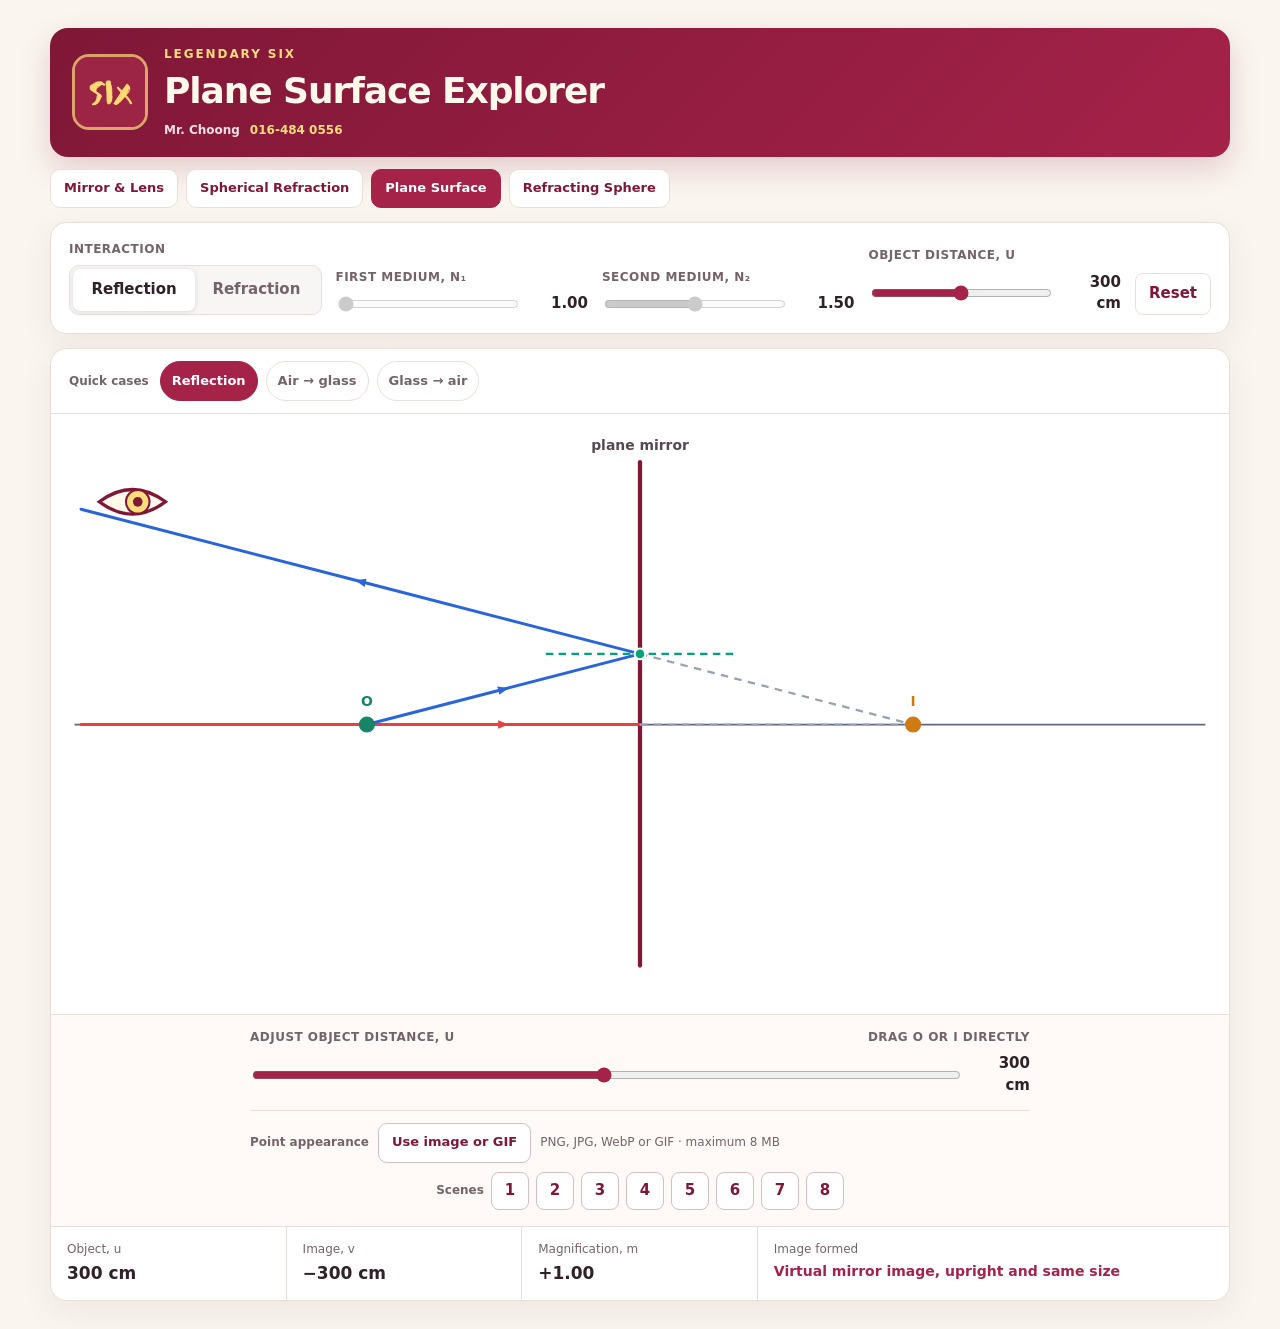
==== plane-surface.html @ 14c92a90 "Add plane surface and refracting sphere explorers" ====
<!doctype html><html lang="en"><head><meta charset="utf-8"><meta name="viewport" content="width=device-width,initial-scale=1"><title>Plane Surface Explorer | Legendary Six</title><link rel="stylesheet" href="explorer-shared.css"></head><body><main class="app">
<header><div class="brand-lockup"><img class="brand-logo" src="assets/legendary-six-logo.jpg" alt="Legendary Six logo"><div><span class="brand-name">Legendary Six</span><h1>Plane Surface Explorer</h1><div class="brand-contact"><span>Mr. Choong</span><span class="phone">016-484 0556</span></div></div></div></header>
<nav class="site-nav" aria-label="Simulation pages"><a href="index.html">Mirror &amp; Lens</a><a href="spherical-refraction.html">Spherical Refraction</a><a class="active" href="plane-surface.html">Plane Surface</a><a href="refracting-sphere.html">Refracting Sphere</a></nav>
<section class="controls card"><div class="field"><span class="field-label">Interaction</span><div class="segmented" id="modeControl"><button class="active" data-value="reflection">Reflection</button><button data-value="refraction">Refraction</button></div></div><div class="field"><label for="n1">First medium, n₁</label><div class="range-row"><input id="n1" type="range" min="1" max="2" step=".05" value="1"><output id="n1Output">1.00</output></div></div><div class="field"><label for="n2">Second medium, n₂</label><div class="range-row"><input id="n2" type="range" min="1" max="2" step=".05" value="1.5"><output id="n2Output">1.50</output></div></div><div class="field"><label for="uTop">Object distance, u</label><div class="range-row"><input id="uTop" type="range" min="5" max="600" step="1" value="300"><output id="uTopOutput">300 cm</output></div></div><button class="reset" id="reset">Reset</button></section>
<section class="card"><div class="cases" id="caseControl"><span>Quick cases</span><button class="case-button active" data-case="reflection">Reflection</button><button class="case-button" data-case="air-glass">Air → glass</button><button class="case-button" data-case="glass-air">Glass → air</button></div><div class="diagram-wrap"><svg id="diagram" viewBox="0 0 1100 560" role="img" aria-label="Reflection or refraction at a plane surface"></svg><div class="media-layer" aria-hidden="true"><img id="objectMedia" class="diagram-media" alt=""><img id="imageMedia" class="diagram-media" alt=""></div></div><div class="diagram-control"><label for="objectDistance"><span>Adjust object distance, u</span><span>Drag O or I directly</span></label><div class="range-row"><input id="objectDistance" type="range" min="5" max="600" step="1" value="300"><output id="uOutput">300 cm</output></div><div class="image-upload"><span class="image-upload-title">Point appearance</span><label class="upload-button">Use image or GIF<input id="objectImageUpload" type="file" accept="image/png,image/jpeg,image/webp,image/gif"></label><button class="use-point-button" id="removeObjectImage" type="button" hidden>Use points</button><span class="upload-status" id="uploadStatus">PNG, JPG, WebP or GIF · maximum 8 MB</span><div class="scene-picker" id="builtInScenes"><span>Scenes</span><button class="scene-button" data-scene="1">1</button><button class="scene-button" data-scene="2">2</button><button class="scene-button" data-scene="3">3</button><button class="scene-button" data-scene="4">4</button><button class="scene-button" data-scene="5">5</button><button class="scene-button" data-scene="6">6</button><button class="scene-button" data-scene="7">7</button><button class="scene-button" data-scene="8">8</button></div></div></div><div class="readout"><div class="datum"><span>Object, u</span><strong id="uValue">300 cm</strong></div><div class="datum"><span>Image, v</span><strong id="vValue">−300 cm</strong></div><div class="datum"><span>Magnification, m</span><strong id="mValue">+1.00</strong></div><div class="datum description"><span>Image formed</span><strong id="description">Virtual, upright and same size</strong></div></div></section></main>
<script src="scene-media.js"></script><script>
const W=1100,H=560,axisY=290,surfaceX=550,scale=.85,left=28,right=W-28,svg=document.getElementById('diagram'),$=id=>document.getElementById(id);const state={mode:'reflection',n1:1,n2:1.5,u:300};let dragging=null,media;
function values(){const v=state.mode==='reflection'?-state.u:-(state.n2/state.n1)*state.u;return{v,m:1,imageX:state.mode==='reflection'?surfaceX-v*scale:surfaceX+v*scale}}
function el(name,a={},t=''){const n=document.createElementNS('http://www.w3.org/2000/svg',name);Object.entries(a).forEach(([k,v])=>n.setAttribute(k,v));if(t)n.textContent=t;svg.appendChild(n);return n}function line(x1,y1,x2,y2,c,marker=''){if(![x1,y1,x2,y2].every(Number.isFinite))return;if(marker)el('polyline',{points:`${x1},${y1} ${(x1+x2)/2},${(y1+y2)/2} ${x2},${y2}`,class:c,'marker-mid':`url(#${marker})`});else el('line',{x1,y1,x2,y2,class:c})}function clip(x,y,dx,dy){const ts=[];if(dx>0)ts.push((right-x)/dx);if(dx<0)ts.push((left-x)/dx);if(dy>0)ts.push((H-24-y)/dy);if(dy<0)ts.push((24-y)/dy);const t=Math.min(...ts.filter(v=>v>0));return[x+dx*t,y+dy*t]}
function defs(){const d=el('defs');for(const[id,color]of[['redArrow','#e34343'],['blueArrow','#2864dc']]){const m=document.createElementNS('http://www.w3.org/2000/svg','marker');Object.entries({id,viewBox:'0 0 10 8',refX:5,refY:4,markerWidth:10,markerHeight:8,markerUnits:'userSpaceOnUse',orient:'auto'}).forEach(([k,v])=>m.setAttribute(k,v));const p=document.createElementNS('http://www.w3.org/2000/svg','path');p.setAttribute('d','M0 0 L10 4 L0 8 Z');p.setAttribute('fill',color);m.appendChild(p);d.appendChild(m)}}
function eye(side){const x=side==='right'?right-48:left+48,g=el('g',{transform:`translate(${x} 82) scale(${side==='right'?1:-1} 1)`});const p=document.createElementNS('http://www.w3.org/2000/svg','path');p.setAttribute('d','M-31 0Q0-23 31 0Q0 23-31 0Z');p.setAttribute('class','eye-outline');g.appendChild(p);for(const[r,c]of[[11,'eye-iris'],[4.5,'eye-pupil']]){const q=document.createElementNS('http://www.w3.org/2000/svg','circle');q.setAttribute('cx','-5');q.setAttribute('r',r);q.setAttribute('class',c);g.appendChild(q)}}
function point(x,c,label,kind,size){el('circle',{cx:x,cy:axisY,r:7,class:c});el('text',{x,y:media.state.url?axisY+31:axisY-17,'text-anchor':'middle',class:`svg-label ${c}-label`},label);el('rect',{x:x-Math.max(84,size.width+20)/2,y:axisY-Math.max(96,size.height+20)/2,width:Math.max(84,size.width+20),height:Math.max(96,size.height+20),fill:'transparent',class:'drag-target','data-drag':kind})}
function render(){media.begin();svg.innerHTML='';defs();const{v,imageX:rawI}=values(),objectX=surfaceX-state.u*scale,imageX=Math.max(left,Math.min(right,rawI)),hitY=axisY-66;line(22,axisY,W-22,axisY,'axis');line(surfaceX,45,surfaceX,H-45,'surface');el('text',{x:surfaceX,y:34,'text-anchor':'middle',class:'svg-label'},state.mode==='reflection'?'plane mirror':'plane interface');line(surfaceX-88,hitY,surfaceX+88,hitY,'normal');
line(objectX,axisY,surfaceX,axisY,'ray ray-red','redArrow');if(state.mode==='reflection'){line(surfaceX,axisY,left,axisY,'ray ray-red','redArrow');line(surfaceX,axisY,rawI,axisY,'virtual');line(objectX,axisY,surfaceX,hitY,'ray ray-blue','blueArrow');const slope=(axisY-hitY)/(rawI-surfaceX),end=clip(surfaceX,hitY,-1,-slope);line(surfaceX,hitY,end[0],end[1],'ray ray-blue','blueArrow');line(surfaceX,hitY,rawI,axisY,'virtual');eye('left')}else{line(surfaceX,axisY,right,axisY,'ray ray-red','redArrow');line(objectX,axisY,surfaceX,hitY,'ray ray-blue','blueArrow');const slope=(hitY-axisY)/(surfaceX-rawI),end=clip(surfaceX,hitY,1,slope);line(surfaceX,hitY,end[0],end[1],'ray ray-blue','blueArrow');line(surfaceX,hitY,rawI,axisY,'virtual');eye('right')}el('circle',{cx:surfaceX,cy:hitY,r:5,class:'incidence-point'});if(state.mode==='refraction'){el('text',{x:145,y:72,class:'medium-label'},`n₁ = ${state.n1.toFixed(2)}`);el('text',{x:820,y:72,class:'medium-label'},`n₂ = ${state.n2.toFixed(2)}`)}
const os=media.size(),is=media.size(1);point(objectX,'object','O','object',os);point(imageX,'image',Math.abs(rawI-imageX)>1?'I (off-scale)':'I','image',is);media.place('object',objectX,axisY,os);media.place('image',imageX,axisY,is,true);media.finish();for(const id of['uTop','objectDistance'])$(id).value=state.u;$('n1').value=state.n1;$('n2').value=state.n2;$('n1').disabled=$('n2').disabled=state.mode==='reflection';$('n1Output').textContent=state.n1.toFixed(2);$('n2Output').textContent=state.n2.toFixed(2);$('uTopOutput').textContent=$('uOutput').textContent=`${Math.round(state.u)} cm`;$('uValue').textContent=`${state.u.toFixed(1).replace('.0','')} cm`;$('vValue').textContent=`−${Math.abs(v).toFixed(1).replace('.0','')} cm`;$('mValue').textContent='+1.00';$('description').textContent=state.mode==='reflection'?'Virtual mirror image, upright and same size':'Virtual refracted image, upright and same size'}
media=createSceneMedia(render,W,H);function setMode(v){state.mode=v;document.querySelectorAll('#modeControl button').forEach(b=>b.classList.toggle('active',b.dataset.value===v))}function custom(){document.querySelectorAll('.case-button').forEach(b=>b.classList.remove('active'))}$('modeControl').addEventListener('click',e=>{if(!e.target.dataset.value)return;setMode(e.target.dataset.value);custom();render()});for(const id of['n1','n2'])$(id).addEventListener('input',e=>{state[id]=+e.target.value;setMode('refraction');custom();render()});for(const id of['uTop','objectDistance'])$(id).addEventListener('input',e=>{state.u=+e.target.value;custom();render()});$('caseControl').addEventListener('click',e=>{const c=e.target.dataset.case;if(!c)return;if(c==='reflection')setMode('reflection');else{setMode('refraction');[state.n1,state.n2]=c==='air-glass'?[1,1.5]:[1.5,1]}document.querySelectorAll('.case-button').forEach(b=>b.classList.toggle('active',b.dataset.case===c));render()});$('reset').addEventListener('click',()=>{Object.assign(state,{mode:'reflection',n1:1,n2:1.5,u:300});setMode('reflection');document.querySelectorAll('.case-button').forEach(b=>b.classList.toggle('active',b.dataset.case==='reflection'));render()});function sx(e){const p=svg.createSVGPoint();p.x=e.clientX;p.y=e.clientY;return p.matrixTransform(svg.getScreenCTM().inverse()).x}svg.addEventListener('pointerdown',e=>{const t=e.target.closest('[data-drag]');if(!t)return;const x=sx(e),{imageX}=values(),ox=surfaceX-state.u*scale,ix=Math.max(left,Math.min(right,imageX));dragging=Math.abs(x-ox)<=Math.abs(x-ix)?'object':'image';svg.setPointerCapture(e.pointerId)});svg.addEventListener('pointermove',e=>{if(!dragging)return;const x=sx(e);state.u=dragging==='object'?(surfaceX-x)/scale:state.mode==='reflection'?(x-surfaceX)/scale:(surfaceX-x)/scale*state.n1/state.n2;state.u=Math.max(5,Math.min(600,state.u));custom();render()});svg.addEventListener('pointerup',()=>dragging=null);svg.addEventListener('pointercancel',()=>dragging=null);render();
</script></body></html>
---- explorer-shared.css ----
:root{--ink:#302027;--muted:#75636a;--line:#eadfd8;--paper:#fff;--page:#faf5ef;--brand:#a52249;--brand-dark:#7f1737;--gold:#ffdc7a;--cream:#fff9eb;--red:#e34343;--blue:#2864dc;--green:#168568;--amber:#cf7a13}
*{box-sizing:border-box}body{margin:0;min-height:100vh;overflow-x:hidden;color:var(--ink);background:var(--page);font:15px/1.45 Inter,ui-sans-serif,system-ui,-apple-system,BlinkMacSystemFont,"Segoe UI",sans-serif}.app{width:min(1180px,calc(100% - 32px));margin:28px auto}header{display:flex;align-items:center;justify-content:space-between;gap:24px;padding:18px 22px;margin-bottom:12px;color:var(--cream);background:linear-gradient(135deg,var(--brand-dark),var(--brand));border-radius:18px;box-shadow:0 12px 30px rgba(127,23,55,.18)}.brand-lockup{display:flex;align-items:center;gap:16px}.brand-logo{width:76px;height:76px;border:3px solid rgba(255,220,122,.72);border-radius:17px;object-fit:cover}.brand-name{display:block;margin-bottom:2px;color:var(--gold);font-size:12px;font-weight:850;letter-spacing:.16em;text-transform:uppercase}.brand-contact{display:flex;flex-wrap:wrap;gap:5px 10px;margin-top:4px;color:#f7dfe6;font-size:12px;font-weight:650}.phone{color:var(--gold)}h1{margin:0;font-size:clamp(24px,3vw,36px);letter-spacing:-.03em}.site-nav{display:flex;flex-wrap:wrap;gap:8px;margin:0 0 14px}.site-nav a{padding:9px 13px;border:1px solid var(--line);border-radius:10px;color:var(--brand-dark);background:white;font-size:13px;font-weight:750;text-decoration:none}.site-nav a.active{color:white;border-color:var(--brand);background:var(--brand)}.card{background:var(--paper);border:1px solid var(--line);border-radius:16px;box-shadow:0 10px 32px rgba(91,43,57,.07)}.controls{display:grid;grid-template-columns:repeat(4,1fr) auto;gap:14px;align-items:end;padding:18px;margin-bottom:14px}.field>label,.field-label{display:block;margin-bottom:7px;color:var(--muted);font-size:12px;font-weight:750;letter-spacing:.04em;text-transform:uppercase}.segmented{display:grid;grid-template-columns:1fr 1fr;padding:3px;border:1px solid var(--line);border-radius:10px;background:#f8f5f5}button{font:inherit;cursor:pointer}.segmented button{min-height:42px;padding:9px 10px;border:0;border-radius:7px;color:var(--muted);background:transparent;font-weight:750}.segmented button.active{color:var(--ink);background:white;box-shadow:0 1px 5px rgba(25,35,55,.13)}.range-row{display:flex;align-items:center;gap:9px}input[type=range]{width:100%;accent-color:var(--brand);cursor:pointer}output{min-width:58px;text-align:right;font-variant-numeric:tabular-nums;font-weight:750}.reset{min-height:42px;padding:9px 13px;border:1px solid var(--line);border-radius:8px;color:var(--brand-dark);background:white;font-weight:750}.cases{display:flex;flex-wrap:wrap;align-items:center;gap:8px;padding:12px 18px;border-bottom:1px solid var(--line)}.cases>span{margin-right:3px;color:var(--muted);font-size:12px;font-weight:750}.case-button{min-height:40px;padding:7px 11px;border:1px solid var(--line);border-radius:999px;color:var(--muted);background:white;font-size:13px;font-weight:750}.case-button.active{color:white;border-color:var(--brand);background:var(--brand)}.diagram-wrap{position:relative;width:100%;overflow:hidden}.diagram-wrap svg{display:block;width:100%;height:auto;aspect-ratio:1100/560;touch-action:pan-y;user-select:none}.media-layer{position:absolute;inset:0;pointer-events:none}.diagram-media{position:absolute;visibility:hidden;object-fit:contain;box-sizing:border-box;border:2px solid var(--gold);border-radius:5px;filter:drop-shadow(0 2px 3px rgba(45,22,30,.18));transform-origin:center center}.diagram-media.virtual-picture{opacity:.68}.axis{stroke:#5e687a;stroke-width:1.7}.surface{fill:none;stroke:var(--brand-dark);stroke-width:4;stroke-linecap:round}.sphere-fill{fill:#f1e8fb;stroke:var(--brand-dark);stroke-width:4}.tick{stroke:#5e687a;stroke-width:1.5}.ray{fill:none;stroke-width:2.8;stroke-linecap:round;stroke-linejoin:round}.ray-red{stroke:var(--red)}.ray-blue{stroke:var(--blue)}.virtual{fill:none;stroke:#98a1b2;stroke-width:2.1;stroke-dasharray:7 6}.normal{stroke:#00a37a;stroke-width:2.1;stroke-dasharray:7 5}.incidence-point{fill:#00a37a;stroke:white;stroke-width:2}.object{stroke:var(--green);fill:var(--green)}.image{stroke:var(--amber);fill:var(--amber)}.object,.image,.object-label,.image-label{pointer-events:none}.drag-target{cursor:ew-resize;touch-action:none}.svg-label{fill:#574850;font-size:13px;font-weight:700;paint-order:stroke;stroke:white;stroke-width:4px;stroke-linejoin:round}.object-label{fill:var(--green)}.image-label{fill:var(--amber)}.medium-label{fill:var(--brand-dark);font-size:15px;font-weight:800;paint-order:stroke;stroke:white;stroke-width:5px}.eye-outline{fill:var(--cream);stroke:var(--brand-dark);stroke-width:3}.eye-iris{fill:var(--gold);stroke:var(--brand-dark);stroke-width:2}.eye-pupil{fill:var(--brand-dark)}.diagram-control{padding:14px 18px 16px;border-top:1px solid var(--line);background:#fffaf7}.diagram-control>label{display:flex;justify-content:space-between;gap:10px;max-width:780px;margin:0 auto 7px;color:var(--muted);font-size:12px;font-weight:750;letter-spacing:.04em;text-transform:uppercase}.diagram-control>.range-row{max-width:780px;margin:auto}.image-upload{display:flex;flex-wrap:wrap;align-items:center;justify-content:center;gap:9px;max-width:780px;margin:13px auto 0;padding-top:12px;border-top:1px solid var(--line)}.image-upload-title,.scene-picker>span{color:var(--muted);font-size:12px;font-weight:750}.upload-button,.use-point-button{min-height:40px;padding:9px 13px;border:1px solid #d6bdc6;border-radius:9px;color:var(--brand-dark);background:white;font:inherit;font-size:13px;font-weight:750;cursor:pointer}.upload-button:hover,.use-point-button:hover{border-color:var(--brand);background:#fff6f8}.upload-button input{position:absolute;width:1px;height:1px;opacity:0;pointer-events:none}.upload-status{flex:1 1 210px;color:var(--muted);font-size:12px;text-align:left}.scene-picker{display:flex;flex-wrap:wrap;align-items:center;justify-content:center;gap:7px;width:100%}.scene-button{width:38px;height:38px;padding:0;border:1px solid #d6bdc6;border-radius:8px;color:var(--brand-dark);background:white;font-weight:800}.scene-button.active{color:white;border-color:var(--brand);background:var(--brand)}.scene-button:disabled{cursor:wait;opacity:.65}.readout{display:grid;grid-template-columns:repeat(3,1fr) 2fr;border-top:1px solid var(--line)}.datum{padding:14px 16px;border-right:1px solid var(--line)}.datum:last-child{border-right:0}.datum span{display:block;color:var(--muted);font-size:12px}.datum strong{display:block;margin-top:3px;font-size:17px;font-variant-numeric:tabular-nums}.description strong{color:var(--brand);font-size:14px}
@media(max-width:860px){.controls{grid-template-columns:1fr 1fr}.controls .field:nth-child(n+3),.reset{grid-column:1/-1}.readout{grid-template-columns:repeat(2,1fr)}.description{grid-column:1/-1}.datum:nth-child(2n){border-right:0}.datum:nth-child(3){grid-column:1/-1;border-right:0}}
@media(max-width:620px){.app{width:calc(100% - 16px);margin:12px auto}header{padding:14px}.brand-logo{width:58px;height:58px;border-radius:13px}h1{font-size:22px}.controls{gap:12px;padding:14px}.cases{padding:10px 14px}.case-button{flex:1 1 calc(50% - 8px)}.diagram-control{padding:13px 14px 15px}.image-upload{justify-content:flex-start}.upload-status{flex-basis:100%}.scene-picker{justify-content:flex-start}.datum{padding:11px 13px}.datum strong{font-size:15px}.diagram-wrap svg .ray{stroke-width:4}.diagram-wrap svg .virtual{stroke-width:3.2}.diagram-wrap svg .axis{stroke-width:2.4}.diagram-wrap svg .surface,.diagram-wrap svg .sphere-fill{stroke-width:5}.diagram-wrap svg .svg-label{font-size:20px;stroke-width:6px}.diagram-wrap svg .medium-label{font-size:20px;stroke-width:7px}}
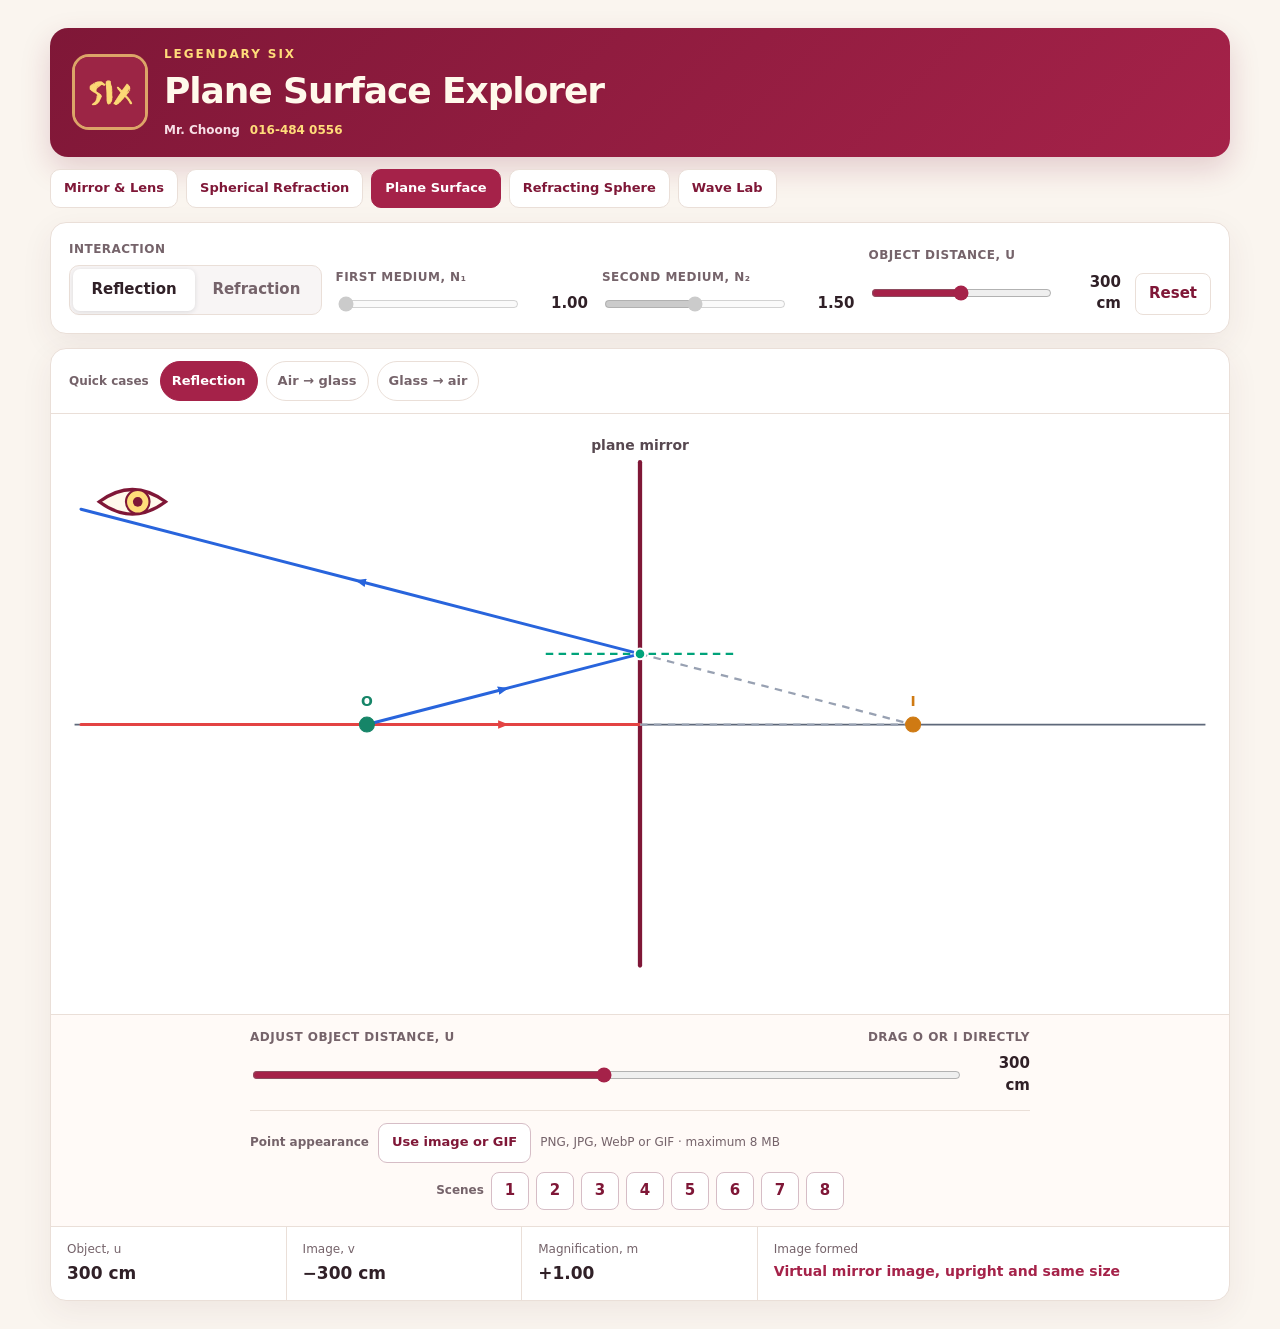
==== commit 03cd345f: "Document simulation style and add Wave Lab" ====
--- a/plane-surface.html
+++ b/plane-surface.html
@@ -1,6 +1,6 @@
 <!doctype html><html lang="en"><head><meta charset="utf-8"><meta name="viewport" content="width=device-width,initial-scale=1"><title>Plane Surface Explorer | Legendary Six</title><link rel="stylesheet" href="explorer-shared.css"></head><body><main class="app">
 <header><div class="brand-lockup"><img class="brand-logo" src="assets/legendary-six-logo.jpg" alt="Legendary Six logo"><div><span class="brand-name">Legendary Six</span><h1>Plane Surface Explorer</h1><div class="brand-contact"><span>Mr. Choong</span><span class="phone">016-484 0556</span></div></div></div></header>
-<nav class="site-nav" aria-label="Simulation pages"><a href="index.html">Mirror &amp; Lens</a><a href="spherical-refraction.html">Spherical Refraction</a><a class="active" href="plane-surface.html">Plane Surface</a><a href="refracting-sphere.html">Refracting Sphere</a></nav>
+<nav class="site-nav" aria-label="Simulation pages"><a href="index.html">Mirror &amp; Lens</a><a href="spherical-refraction.html">Spherical Refraction</a><a class="active" href="plane-surface.html">Plane Surface</a><a href="refracting-sphere.html">Refracting Sphere</a><a href="wave-lab.html">Wave Lab</a></nav>
 <section class="controls card"><div class="field"><span class="field-label">Interaction</span><div class="segmented" id="modeControl"><button class="active" data-value="reflection">Reflection</button><button data-value="refraction">Refraction</button></div></div><div class="field"><label for="n1">First medium, n₁</label><div class="range-row"><input id="n1" type="range" min="1" max="2" step=".05" value="1"><output id="n1Output">1.00</output></div></div><div class="field"><label for="n2">Second medium, n₂</label><div class="range-row"><input id="n2" type="range" min="1" max="2" step=".05" value="1.5"><output id="n2Output">1.50</output></div></div><div class="field"><label for="uTop">Object distance, u</label><div class="range-row"><input id="uTop" type="range" min="5" max="600" step="1" value="300"><output id="uTopOutput">300 cm</output></div></div><button class="reset" id="reset">Reset</button></section>
 <section class="card"><div class="cases" id="caseControl"><span>Quick cases</span><button class="case-button active" data-case="reflection">Reflection</button><button class="case-button" data-case="air-glass">Air → glass</button><button class="case-button" data-case="glass-air">Glass → air</button></div><div class="diagram-wrap"><svg id="diagram" viewBox="0 0 1100 560" role="img" aria-label="Reflection or refraction at a plane surface"></svg><div class="media-layer" aria-hidden="true"><img id="objectMedia" class="diagram-media" alt=""><img id="imageMedia" class="diagram-media" alt=""></div></div><div class="diagram-control"><label for="objectDistance"><span>Adjust object distance, u</span><span>Drag O or I directly</span></label><div class="range-row"><input id="objectDistance" type="range" min="5" max="600" step="1" value="300"><output id="uOutput">300 cm</output></div><div class="image-upload"><span class="image-upload-title">Point appearance</span><label class="upload-button">Use image or GIF<input id="objectImageUpload" type="file" accept="image/png,image/jpeg,image/webp,image/gif"></label><button class="use-point-button" id="removeObjectImage" type="button" hidden>Use points</button><span class="upload-status" id="uploadStatus">PNG, JPG, WebP or GIF · maximum 8 MB</span><div class="scene-picker" id="builtInScenes"><span>Scenes</span><button class="scene-button" data-scene="1">1</button><button class="scene-button" data-scene="2">2</button><button class="scene-button" data-scene="3">3</button><button class="scene-button" data-scene="4">4</button><button class="scene-button" data-scene="5">5</button><button class="scene-button" data-scene="6">6</button><button class="scene-button" data-scene="7">7</button><button class="scene-button" data-scene="8">8</button></div></div></div><div class="readout"><div class="datum"><span>Object, u</span><strong id="uValue">300 cm</strong></div><div class="datum"><span>Image, v</span><strong id="vValue">−300 cm</strong></div><div class="datum"><span>Magnification, m</span><strong id="mValue">+1.00</strong></div><div class="datum description"><span>Image formed</span><strong id="description">Virtual, upright and same size</strong></div></div></section></main>
 <script src="scene-media.js"></script><script>
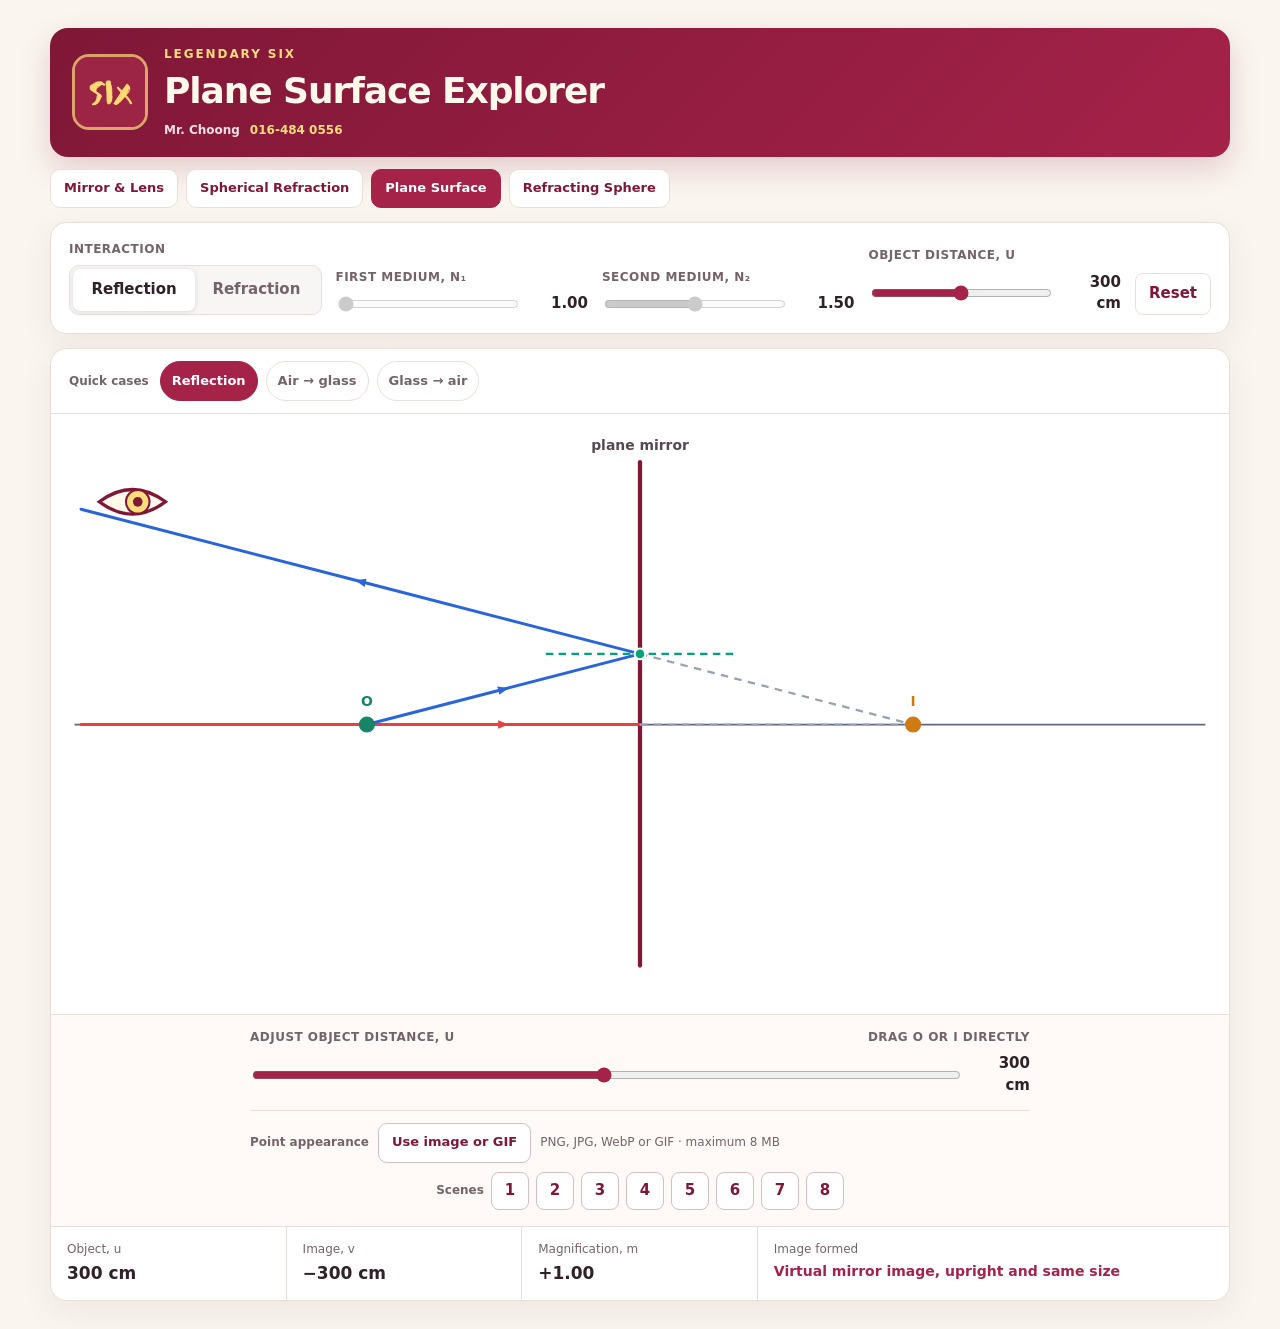
==== commit d3514ba4: "Remove Wave Lab from optics website" ====
--- a/plane-surface.html
+++ b/plane-surface.html
@@ -1,6 +1,6 @@
 <!doctype html><html lang="en"><head><meta charset="utf-8"><meta name="viewport" content="width=device-width,initial-scale=1"><title>Plane Surface Explorer | Legendary Six</title><link rel="stylesheet" href="explorer-shared.css"></head><body><main class="app">
 <header><div class="brand-lockup"><img class="brand-logo" src="assets/legendary-six-logo.jpg" alt="Legendary Six logo"><div><span class="brand-name">Legendary Six</span><h1>Plane Surface Explorer</h1><div class="brand-contact"><span>Mr. Choong</span><span class="phone">016-484 0556</span></div></div></div></header>
-<nav class="site-nav" aria-label="Simulation pages"><a href="index.html">Mirror &amp; Lens</a><a href="spherical-refraction.html">Spherical Refraction</a><a class="active" href="plane-surface.html">Plane Surface</a><a href="refracting-sphere.html">Refracting Sphere</a><a href="wave-lab.html">Wave Lab</a></nav>
+<nav class="site-nav" aria-label="Simulation pages"><a href="index.html">Mirror &amp; Lens</a><a href="spherical-refraction.html">Spherical Refraction</a><a class="active" href="plane-surface.html">Plane Surface</a><a href="refracting-sphere.html">Refracting Sphere</a></nav>
 <section class="controls card"><div class="field"><span class="field-label">Interaction</span><div class="segmented" id="modeControl"><button class="active" data-value="reflection">Reflection</button><button data-value="refraction">Refraction</button></div></div><div class="field"><label for="n1">First medium, n₁</label><div class="range-row"><input id="n1" type="range" min="1" max="2" step=".05" value="1"><output id="n1Output">1.00</output></div></div><div class="field"><label for="n2">Second medium, n₂</label><div class="range-row"><input id="n2" type="range" min="1" max="2" step=".05" value="1.5"><output id="n2Output">1.50</output></div></div><div class="field"><label for="uTop">Object distance, u</label><div class="range-row"><input id="uTop" type="range" min="5" max="600" step="1" value="300"><output id="uTopOutput">300 cm</output></div></div><button class="reset" id="reset">Reset</button></section>
 <section class="card"><div class="cases" id="caseControl"><span>Quick cases</span><button class="case-button active" data-case="reflection">Reflection</button><button class="case-button" data-case="air-glass">Air → glass</button><button class="case-button" data-case="glass-air">Glass → air</button></div><div class="diagram-wrap"><svg id="diagram" viewBox="0 0 1100 560" role="img" aria-label="Reflection or refraction at a plane surface"></svg><div class="media-layer" aria-hidden="true"><img id="objectMedia" class="diagram-media" alt=""><img id="imageMedia" class="diagram-media" alt=""></div></div><div class="diagram-control"><label for="objectDistance"><span>Adjust object distance, u</span><span>Drag O or I directly</span></label><div class="range-row"><input id="objectDistance" type="range" min="5" max="600" step="1" value="300"><output id="uOutput">300 cm</output></div><div class="image-upload"><span class="image-upload-title">Point appearance</span><label class="upload-button">Use image or GIF<input id="objectImageUpload" type="file" accept="image/png,image/jpeg,image/webp,image/gif"></label><button class="use-point-button" id="removeObjectImage" type="button" hidden>Use points</button><span class="upload-status" id="uploadStatus">PNG, JPG, WebP or GIF · maximum 8 MB</span><div class="scene-picker" id="builtInScenes"><span>Scenes</span><button class="scene-button" data-scene="1">1</button><button class="scene-button" data-scene="2">2</button><button class="scene-button" data-scene="3">3</button><button class="scene-button" data-scene="4">4</button><button class="scene-button" data-scene="5">5</button><button class="scene-button" data-scene="6">6</button><button class="scene-button" data-scene="7">7</button><button class="scene-button" data-scene="8">8</button></div></div></div><div class="readout"><div class="datum"><span>Object, u</span><strong id="uValue">300 cm</strong></div><div class="datum"><span>Image, v</span><strong id="vValue">−300 cm</strong></div><div class="datum"><span>Magnification, m</span><strong id="mValue">+1.00</strong></div><div class="datum description"><span>Image formed</span><strong id="description">Virtual, upright and same size</strong></div></div></section></main>
 <script src="scene-media.js"></script><script>
